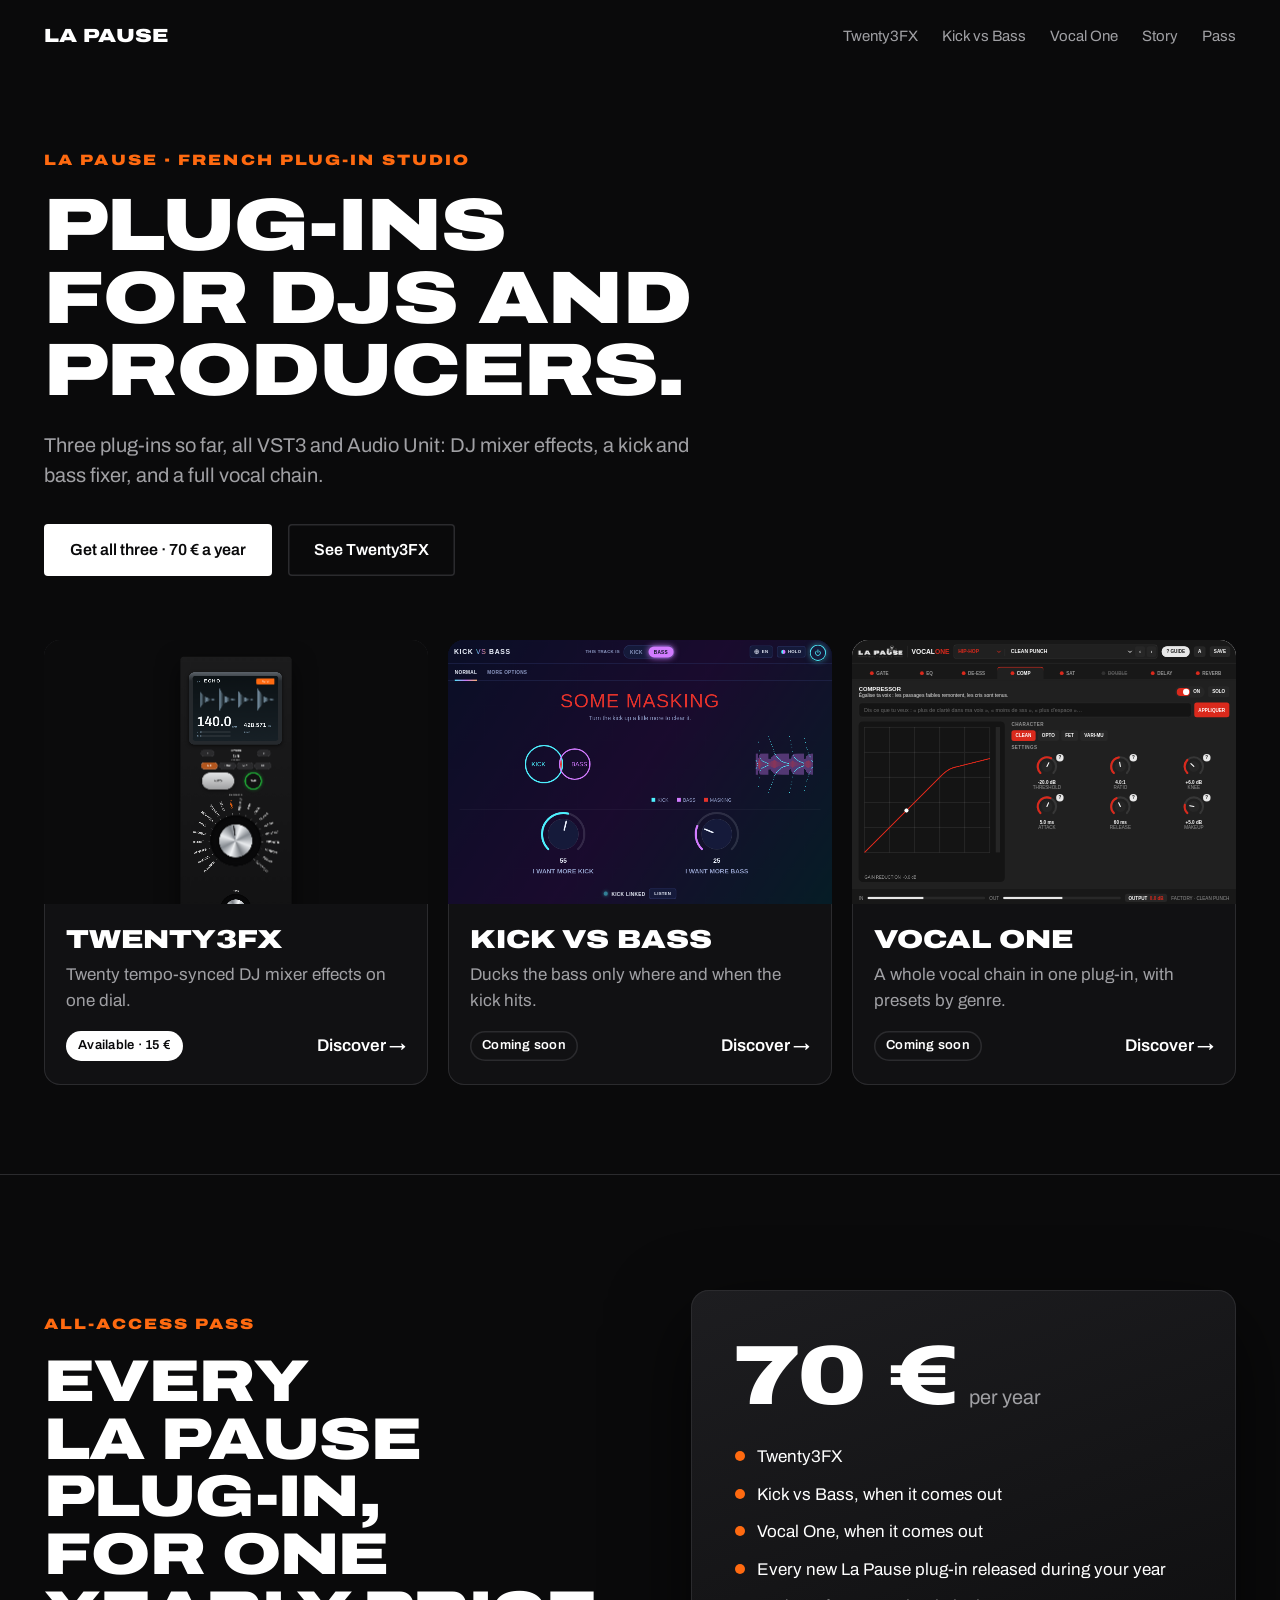
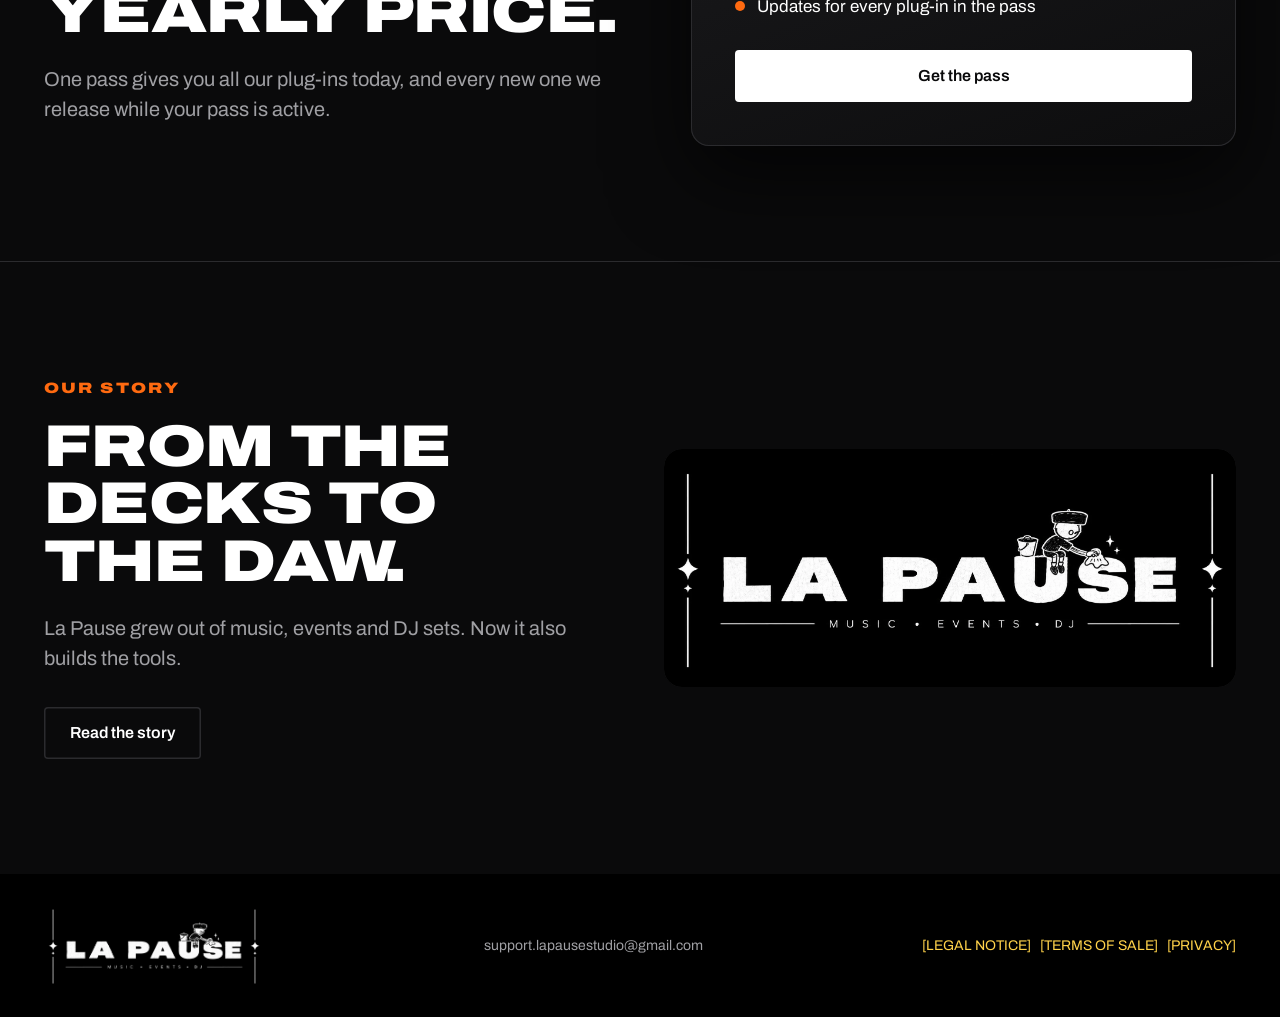
==== index.html @ 3ce64c99 "Site La Pause : Twenty3FX, Kick vs Bass, Vocal One, histoire et pass Co-Authored-By: Claude Opus 5.5" ====
<!doctype html>
<html lang="en" data-theme="classic">
<head>
<meta charset="utf-8">
<meta name="viewport" content="width=device-width, initial-scale=1, viewport-fit=cover">
<title>La Pause · Plug-ins for DJs and producers</title>
<meta name="description" content="La Pause is a French studio making plug-ins for DJs and producers: Twenty3FX, Kick vs Bass and Vocal One. All three, and every new release, with the All-Access Pass at 70 € a year.">
<link rel="preconnect" href="https://fonts.googleapis.com">
<link rel="stylesheet" href="https://fonts.googleapis.com/css2?family=Archivo:wdth,wght@100,400;100,500;100,600;100,700;125,900&display=swap">
<link rel="stylesheet" href="styles.css">
<link rel="stylesheet" href="plugin.css">
<style>
.home-hero { padding-block: clamp(36px, 6vw, 80px) clamp(56px, 7vw, 96px); }
.home-hero h1 { font-size: clamp(40px, 5.8vw, 84px); max-width: 12em; }

/* The three plug-ins, each shown by its own interface. */
.products { display: grid; grid-template-columns: repeat(3, minmax(0, 1fr)); gap: 20px; margin-top: clamp(40px, 5vw, 64px); }
.product { display: flex; flex-direction: column; border-radius: 16px; background: #111113; box-shadow: inset 0 0 0 1px var(--rule); overflow: hidden; transition: transform .35s var(--ease), box-shadow .25s; }
.product:hover { transform: translateY(-2px); box-shadow: inset 0 0 0 1px var(--soft); }
.product .shot { position: relative; aspect-ratio: 16 / 11; overflow: hidden; background: #0b0b0c; }
.product .shot .app-frame { position: absolute; inset: 0; border-radius: 0; box-shadow: none; aspect-ratio: auto !important; }
.product .shot .stage { position: absolute; inset: 0; overflow: hidden; }
.product .body { display: flex; flex-direction: column; gap: 10px; padding: 22px 22px 24px; flex: 1; }
.product h3 { font-weight: 900; font-stretch: 125%; text-transform: uppercase; font-size: 26px; line-height: 1; }
.product p { color: var(--soft); }
.product .meta { margin-top: auto; padding-top: 8px; display: flex; align-items: center; justify-content: space-between; gap: 12px; font-weight: 600; }
.product .meta span:last-child { transition: transform .25s var(--ease); }
.product:hover .meta span:last-child { transform: translateX(4px); }
@media (max-width: 980px) { .products { grid-template-columns: minmax(0, 1fr); max-width: 560px; } }

/* All-Access Pass */
.pass { display: grid; grid-template-columns: minmax(0, 1.1fr) minmax(0, 1fr); gap: 48px; align-items: center; }
.pass-card { border-radius: 18px; padding: clamp(28px, 4vw, 44px); background: linear-gradient(160deg, #1d1d20, #0d0d0e); box-shadow: inset 0 0 0 1px var(--rule), 0 30px 80px #000a; }
.pass-card .price { display: flex; align-items: baseline; gap: 10px; }
.pass-card .price b { font-weight: 900; font-stretch: 125%; font-size: clamp(56px, 7vw, 84px); line-height: 1; }
.pass-card .price span { color: var(--soft); font-size: 20px; }
.pass-card ul { list-style: none; margin: 26px 0 30px; padding: 0; display: grid; gap: 12px; }
.pass-card li { display: flex; gap: 12px; align-items: baseline; }
.pass-card li::before { content: ""; flex: none; width: 10px; height: 10px; border-radius: 50%; background: var(--acc); transform: translateY(-1px); }
.pass-card .btn { width: 100%; justify-content: center; }
@media (max-width: 860px) { .pass { grid-template-columns: minmax(0, 1fr); } }

/* Story teaser */
.teaser { display: grid; grid-template-columns: minmax(0, 1fr) minmax(0, 1fr); gap: 48px; align-items: center; }
.teaser .logo-box { border-radius: 18px; background: #000; box-shadow: inset 0 0 0 1px var(--rule); overflow: hidden; }
.teaser .logo-box img { width: 100%; transition: transform .5s var(--ease); }
.teaser a:hover .logo-box img { transform: scale(1.03); }
@media (max-width: 860px) { .teaser { grid-template-columns: minmax(0, 1fr); } }
</style>
</head>
<body>
<header class="top"><div class="wrap">
  <a class="brand" href="index.html" aria-current="page">La Pause</a>
  <nav aria-label="Main">
    <a href="twenty3fx.html">Twenty3FX</a>
    <a href="kick-vs-bass.html">Kick vs Bass</a>
    <a href="vocal-one.html">Vocal One</a>
    <a href="story.html">Story</a>
    <a href="#pass">Pass</a>
  </nav>
</div></header>

<main>
  <section class="home-hero" style="border-top:0"><div class="wrap">
    <span class="eyebrow">La Pause &middot; French plug-in studio</span>
    <h1>Plug&#8209;ins for DJs and producers.</h1>
    <p class="lede">Three plug-ins so far, all VST3 and Audio Unit: DJ mixer effects, a kick and bass fixer, and a full vocal chain.</p>
    <div class="actions">
      <a class="btn" href="#pass">Get all three &middot; 70&nbsp;&euro; a year</a>
      <a class="btn ghost" href="twenty3fx.html">See Twenty3FX</a>
    </div>

    <div class="products" id="plugins">
      <a class="product" href="twenty3fx.html">
        <div class="shot"><div class="stage" id="t3-stage"><div class="camera" id="t3-camera"></div></div></div>
        <div class="body">
          <h3>Twenty3FX</h3>
          <p>Twenty tempo-synced DJ mixer effects on one dial.</p>
          <div class="meta"><span class="tag">Available &middot; 15&nbsp;&euro;</span><span>Discover &rarr;</span></div>
        </div>
      </a>
      <a class="product" href="kick-vs-bass.html">
        <div class="shot"><div class="app-frame still" data-app="apps/kick-vs-bass/index.html" data-size="900x619" data-title="Kick vs Bass interface"></div></div>
        <div class="body">
          <h3>Kick vs Bass</h3>
          <p>Ducks the bass only where and when the kick hits.</p>
          <div class="meta"><span class="tag soon">Coming soon</span><span>Discover &rarr;</span></div>
        </div>
      </a>
      <a class="product" href="vocal-one.html">
        <div class="shot"><div class="app-frame still" data-app="apps/vocal-one/index.html" data-size="920x640" data-title="Vocal One interface"></div></div>
        <div class="body">
          <h3>Vocal One</h3>
          <p>A whole vocal chain in one plug-in, with presets by genre.</p>
          <div class="meta"><span class="tag soon">Coming soon</span><span>Discover &rarr;</span></div>
        </div>
      </a>
    </div>
  </div></section>

  <section id="pass"><div class="wrap pass">
    <div>
      <span class="eyebrow">All-Access Pass</span>
      <h2>Every La Pause plug&#8209;in, for one yearly price.</h2>
      <p class="lede">One pass gives you all our plug-ins today, and every new one we release while your pass is active.</p>
    </div>
    <div class="pass-card">
      <div class="price"><b>70&nbsp;&euro;</b><span>per year</span></div>
      <ul>
        <li>Twenty3FX</li>
        <li>Kick vs Bass, when it comes out</li>
        <li>Vocal One, when it comes out</li>
        <li>Every new La Pause plug-in released during your year</li>
        <li>Updates for every plug-in in the pass</li>
      </ul>
      <a class="btn" href="#pass" id="buy-pass">Get the pass</a>
    </div>
  </div></section>

  <section><div class="wrap teaser">
    <div>
      <span class="eyebrow">Our story</span>
      <h2>From the decks to the DAW.</h2>
      <p class="lede">La Pause grew out of music, events and DJ sets. Now it also builds the tools.</p>
      <div class="actions"><a class="btn ghost" href="story.html">Read the story</a></div>
    </div>
    <a href="story.html" aria-label="Read the story of La Pause"><div class="logo-box"><img src="images/la-pause.webp" alt="La Pause: music, events, DJ" width="1945" height="808"></div></a>
  </div></section>
</main>

<footer><div class="wrap">
  <img src="images/la-pause.webp" alt="La Pause: music, events, DJ" width="1945" height="808">
  <a href="mailto:support.lapausestudio@gmail.com">support.lapausestudio@gmail.com</a>
  <span class="todo">[LEGAL NOTICE] &nbsp; [TERMS OF SALE] &nbsp; [PRIVACY]</span>
</div></footer>

<script src="apps/frame.js"></script>
<script src="plugin.js"></script>
<script>
// Twenty3FX card: the real plug-in, framed on its screen and dial.
(() => {
  const stage = document.getElementById('t3-stage');
  const t3 = Twenty3FX(document.getElementById('t3-camera'));
  t3.state.on = true;
  t3.paint();
  const aim = () => t3.aim(stage, 40, 760);
  new ResizeObserver(aim).observe(stage);
  aim();
})();
</script>
</body>
</html>
---- styles.css ----
/* Black and white like the La pause logo. Orange only appears on the plug-in's own screen. */
:root {
  color-scheme: dark;
  --ink: #000; --panel: #161617; --line: #2b2b2e; --text: #fff; --muted: #a0a0a4;
  --accent: #fff; --lit: #ff6a10; --lcd: #0c1215; --lcd-label: #7d97aa; --todo: #ffd24a;
  --font: 'Archivo', 'Helvetica Neue', Arial, sans-serif;
  --ease: cubic-bezier(.16, 1, .3, 1);
}
* { box-sizing: border-box; }
html { scroll-behavior: smooth; overflow-x: clip; }
body { margin: 0; background: var(--ink); color: var(--text); font: 400 17px/1.5 var(--font); -webkit-font-smoothing: antialiased; overflow-x: clip; }
h1, h2, h3, p { margin: 0; }
h1, h2 { font-weight: 900; font-stretch: 125%; text-transform: uppercase; letter-spacing: -.01em; line-height: .98; text-wrap: balance; }
h2 { font-size: clamp(30px, 4.6vw, 60px); }
a { color: inherit; text-decoration: none; }
img { display: block; max-width: 100%; height: auto; }
button { font: inherit; color: inherit; }
:focus-visible { outline: 2px solid var(--accent); outline-offset: 3px; }
.wrap { max-width: 1240px; margin-inline: auto; padding-inline: max(24px, env(safe-area-inset-left, 0px)) max(24px, env(safe-area-inset-right, 0px)); }
.muted { color: var(--muted); }
.todo { color: var(--todo); }

.top .wrap { display: flex; align-items: center; justify-content: space-between; gap: 24px; padding-block: 22px; }
.brand { font-weight: 900; font-stretch: 125%; font-size: 19px; text-transform: uppercase; }
.top nav { display: flex; gap: 28px; font-size: 15px; color: var(--muted); }
.top nav a { transition: color .2s; }
.top nav a:hover { color: var(--text); }
@media (max-width: 560px) { .top nav a.opt { display: none; } }

.btn { display: inline-flex; align-items: center; gap: 10px; background: var(--text); color: #000; font-weight: 600; font-size: 16px; padding: 14px 26px; border-radius: 4px; transition: transform .25s var(--ease), background .15s; }
.btn:hover { background: #d8d8d8; transform: translateY(-2px); }
.btn svg { width: 18px; height: 18px; fill: currentColor; flex: none; }

footer { border-top: 1px solid var(--line); padding-block: 26px; font-size: 14px; color: var(--muted); }
footer .wrap { display: flex; flex-wrap: wrap; align-items: center; justify-content: space-between; gap: 10px 32px; }
footer img { width: 220px; }

@media (prefers-reduced-motion: reduce) {
  html { scroll-behavior: auto; }
  *, *::before, *::after { animation: none !important; transition: none !important; }
}

/* Theme colours: same values as Source/Theme.h. --page and --copy are the site around the plug-in. */
[data-theme="classic"]  { --page:#0a0a0b; --copy:#fff;    --soft:#a0a0a4; --rule:#2b2b2e; --top:#1c1c1d; --bot:#0e0e0f; --txt:#eaeaea; --dim:#9a9a9a; --lcd1:#0c1215; --lcd2:#172026; --lcdt:#f2f5f7; --lcdl:#7d97aa; --fr:#25292d; --fre:#5a6168; --acc:#ff6a10; --pill:#2a2a2c; --pillon:#b3561d; --pillt:#eee;    --pillb:#48484c; --big:#e4e5e7; --bigt:#2a2a2a; --ml:#f4f6f8; --md:#878c92; --well:#09090a; --tap:#22c03c; --pow:#3a3a3d; }
[data-theme="midnight"] { --page:#171f2a; --copy:#fff;    --soft:#a9b8c8; --rule:#34414f; --top:#2d3847; --bot:#171f2a; --txt:#e0e7ef; --dim:#9fb0c0; --lcd1:#0d1722; --lcd2:#172433; --lcdt:#eef4fa; --lcdl:#6fb3f0; --fr:#28333f; --fre:#56677a; --acc:#ff6a10; --pill:#1c2530; --pillon:#b3561d; --pillt:#e8eef4; --pillb:#3b4a5c; --big:#e2e6ea; --bigt:#2a3038; --ml:#f4f6f8; --md:#878c92; --well:#121a24; --tap:#22c03c; --pow:#3b4a5c; }
[data-theme="copper"]   { --page:#bb8452; --copy:#1f1208; --soft:#3a2413; --rule:#8a5a32; --top:#bb8452; --bot:#8a5a32; --txt:#2b1a0d; --dim:#4a3220; --lcd1:#e6d6b4; --lcd2:#f3e9d2; --lcdt:#2b1a0e; --lcdl:#5a4430; --fr:#b97c47; --fre:#e6b884; --acc:#e0361c; --pill:#2f8a4c; --pillon:#4fc271; --pillt:#fff;    --pillb:#1d6a36; --big:#2f9a52; --bigt:#fff;    --ml:#f3c194; --md:#8a4a22; --well:#6b4225; --tap:#1f8f8f; --pow:#c58c56; }
[data-theme="emerald"]  { --page:#132119; --copy:#fff;    --soft:#a9bfb0; --rule:#2c4436; --top:#253a2e; --bot:#132119; --txt:#e6efe8; --dim:#a9bfb0; --lcd1:#0d1812; --lcd2:#16261c; --lcdt:#f0f5f1; --lcdl:#8db59a; --fr:#a8662f; --fre:#e3a464; --acc:#e8661c; --pill:#1c3426; --pillon:#d9661c; --pillt:#e6efe8; --pillb:#b8743a; --big:#d9661c; --bigt:#fff;    --ml:#f3c194; --md:#8a4a22; --well:#0e1b13; --tap:#1f8f8f; --pow:#c0743a; }
[data-theme="platinum"] { --page:#d5d8db; --copy:#111214; --soft:#45484c; --rule:#a4a8ac; --top:#d5d8db; --bot:#a4a8ac; --txt:#2a2c2f; --dim:#45484c; --lcd1:#0c0e10; --lcd2:#191c1f; --lcdt:#f2f4f6; --lcdl:#8a9097; --fr:#8e9398; --fre:#dcdfe2; --acc:#ff6a10; --pill:#dadde0; --pillon:#ff7a1a; --pillt:#2a2c2f; --pillb:#9da2a7; --big:#d0d4d8; --bigt:#2a2c2f; --ml:#f4f6f8; --md:#878c92; --well:#6c7075; --tap:#22c03c; --pow:#9da2a7; }

body { background: none; color: var(--copy); transition: color .45s; }
html { background: var(--page); }
@media (max-width: 400px) { .top nav { gap: 14px; font-size: 14px; } .brand { font-size: 16px; } }
.top { position: relative; z-index: 3; }
@media (min-width: 861px) { .top.over { position: absolute; left: 0; right: 0; } }
.top nav { color: var(--soft); }
.top nav a:hover, .top nav a[aria-current] { color: var(--copy); }
.btn { background: var(--copy); color: var(--page); transition: transform .25s var(--ease), background .45s, color .45s; }
.btn:hover { background: var(--copy); opacity: .85; }
section { border-top: 1px solid var(--rule); padding-block: clamp(64px, 9vw, 120px); transition: border-color .45s; }
.closing { display: flex; flex-wrap: wrap; align-items: center; gap: 12px 20px; margin-top: 36px; }
.rows { margin-top: 56px; }
.row { display: flex; flex-wrap: wrap; align-items: center; justify-content: space-between; gap: 20px 40px; border-top: 1px solid var(--rule); padding-block: 30px; }
.row h3 { font-weight: 900; font-stretch: 125%; text-transform: uppercase; font-size: clamp(24px, 3vw, 36px); line-height: 1; }
.row p { margin-top: 6px; color: var(--soft); }
.after { border-top: 1px solid var(--rule); padding-top: 48px; display: grid; grid-template-columns: repeat(auto-fit, minmax(280px, 1fr)); gap: 40px 56px; }
.after h3 { font-size: 20px; font-weight: 600; margin-bottom: 12px; }
.after ol { margin: 0; padding-left: 1.2em; }
.after li + li { margin-top: 6px; }
.after p + p { margin-top: 10px; }
.after p, .after li { color: var(--soft); }
.after strong { color: var(--copy); font-weight: 600; }
footer { background: #000; color: #a0a0a4; border-top: 0; position: relative; }
.reveal-ready .reveal { opacity: 0; transform: translateY(30px); transition: opacity .8s ease, transform .9s var(--ease); }
.reveal-ready .reveal.in { opacity: 1; transform: none; }

/* Theme wipe: the new page is revealed over a still of the old one, with no colour fades underneath. */
::view-transition { pointer-events: none; }
::view-transition-old(root), ::view-transition-new(root) { animation: none; mix-blend-mode: normal; }
::view-transition-old(root) { z-index: 1; }
::view-transition-new(root) { z-index: 2; }
.theme-switching *:not(.camera), .theme-switching { transition: none !important; }

/* La Pause: shared pieces for the studio pages. */
.top nav { gap: 24px; }
@media (max-width: 860px) {
  .top .wrap { flex-wrap: wrap; row-gap: 10px; }
  .top nav { width: 100%; overflow-x: auto; gap: 20px; font-size: 14px; padding-bottom: 4px; scrollbar-width: none; }
  .top nav::-webkit-scrollbar { display: none; }
  .top nav a { white-space: nowrap; }
}
.eyebrow { display: block; font-weight: 900; font-stretch: 125%; font-size: 15px; letter-spacing: .14em; text-transform: uppercase; color: var(--acc); margin-bottom: 18px; }
.lede { margin-top: 22px; max-width: 34em; font-size: 20px; color: var(--soft); }
.actions { display: flex; flex-wrap: wrap; gap: 12px 16px; margin-top: 34px; }
.btn.ghost { background: transparent; color: var(--copy); box-shadow: inset 0 0 0 1.5px var(--rule); }
.btn.ghost:hover { box-shadow: inset 0 0 0 1.5px var(--copy); opacity: 1; }
.btn:active { transform: translateY(1px) scale(.98); }
.tag { display: inline-block; padding: 5px 12px; border-radius: 99px; font-size: 13px; font-weight: 600; letter-spacing: .02em; background: var(--copy); color: var(--page); }
.tag.soon { background: transparent; color: var(--copy); box-shadow: inset 0 0 0 1.5px var(--rule); }

/* A live plug-in interface, scaled to the width of its frame. */
.app-frame { position: relative; overflow: hidden; border-radius: 14px; background: #0b0b0c; box-shadow: 0 0 0 1px var(--rule), 0 30px 80px #0008; }
.app-frame iframe { position: absolute; left: 0; top: 0; border: 0; transform-origin: 0 0; }
.app-frame.still iframe { pointer-events: none; }

.page-hero { padding-block: clamp(40px, 7vw, 96px) clamp(48px, 7vw, 96px); }
.page-hero h1 { font-size: clamp(44px, 7vw, 100px); }
.page-hero .app-frame { margin-top: clamp(40px, 5vw, 64px); }
.cols { display: grid; grid-template-columns: repeat(auto-fit, minmax(min(100%, 260px), 1fr)); gap: 28px 40px; margin-top: 44px; }
.cols h3 { font-size: 22px; font-weight: 700; margin-bottom: 8px; }
.cols p, .cols li { color: var(--soft); }
.cols ul { margin: 0; padding-left: 1.1em; }
.cols li + li { margin-top: 4px; }
.step-n { display: block; font-weight: 900; font-stretch: 125%; font-size: 40px; color: var(--acc); line-height: 1; margin-bottom: 12px; }
---- plugin.css ----
/* The plug-in, drawn 386 wide. The camera scales it, so it stays sharp. */
.camera { position: absolute; left: 0; top: 0; transform-origin: 0 0; transition: transform 1.1s cubic-bezier(.65, 0, .2, 1); will-change: transform; }
.plug, .plug * { position: absolute; box-sizing: border-box; }
.plug { left: 0; top: 0; width: 386px; height: 1320px; border-radius: 12px; overflow: hidden; background: linear-gradient(var(--top), var(--bot)); box-shadow: inset 0 0 0 1px #0006, 0 30px 80px #0009; color: var(--txt); font: 600 11px/1 var(--font); user-select: none; -webkit-user-select: none; touch-action: pan-y; }
:where(.plug button) { background: none; border: 0; padding: 0; font: inherit; color: inherit; cursor: pointer; }
.plug .t { left: 0; width: 100%; text-align: center; white-space: nowrap; letter-spacing: .03em; }
.dimmable { inset: 0; transition: opacity .2s; }
.dimmed .dimmable { opacity: .3; pointer-events: none; }

.frame { left: 30px; top: 55px; width: 322px; height: 250px; border-radius: 14px; background: linear-gradient(var(--fre), var(--fr) 12%); box-shadow: 0 4px 14px #000a; }
.lcd { left: 12px; top: 12px; width: 298px; height: 226px; border-radius: 6px; background: linear-gradient(var(--lcd1), var(--lcd2)); color: var(--lcdt); box-shadow: inset 0 0 0 1px var(--fr); overflow: hidden; }
.lcd small { color: var(--lcdl); font-size: 7.5px; letter-spacing: .14em; white-space: nowrap; }
.name { left: 0; width: 100%; top: 34px; text-align: center; font-size: 29px; font-weight: 700; letter-spacing: .3em; padding-left: .3em; white-space: pre; }
.badge { left: 37px; top: 114px; width: 56px; height: 21px; border-radius: 11px; background: var(--acc); color: #fff; font-size: 8.5px; line-height: 21px; text-align: center; transition: background .15s; }
.badge.off { background: var(--pill); color: var(--lcdl); }
.bpm { left: 103px; top: 112px; font-size: 25px; font-variant-numeric: tabular-nums; }
.meter { left: 37px; width: 92px; height: 7px; background: #fff1; border-radius: 1px; overflow: hidden; }
.meter i { inset: 0; background: var(--lcdl); transform-origin: 0 50%; transform: scaleX(0); }
#scope { left: 136px; top: 140px; width: 150px; height: 38px; color: var(--lcdl); }
.val { left: 28px; top: 186px; font-size: 16px; font-variant-numeric: tabular-nums; }

.arrow { top: 324px; width: 47px; height: 22px; border-radius: 11px; background: var(--pill); box-shadow: inset 0 0 0 1px var(--pillb); color: var(--pillt); font-size: 10px; transition: filter .15s; }
.arrow:hover, .band:hover { filter: brightness(1.25); }
.divval { top: 335px; font-size: 16px; }
.band { top: 366px; width: 58px; height: 25px; border-radius: 13px; background: var(--pill); box-shadow: inset 0 0 0 1px var(--pillb); color: var(--pillt); font-size: 9px; transition: background .15s; }
.band[aria-pressed="true"] { background: var(--pillon); box-shadow: inset 0 0 0 1.5px #fff5; color: #fff; }
.auto { left: 75px; top: 402px; width: 112px; height: 58px; border-radius: 29px; background: linear-gradient(var(--big), color-mix(in srgb, var(--big) 70%, #000)); color: var(--bigt) !important; box-shadow: 0 4px 12px #0008; font-size: 10px !important; transition: filter .15s, transform .1s; }
.auto.off { filter: brightness(.55); }
.tap { left: 223px; top: 401px; width: 60px; height: 60px; border-radius: 50%; background: #111; box-shadow: inset 0 0 0 4px var(--tap), 0 0 14px color-mix(in srgb, var(--tap) 40%, transparent); color: #eee !important; font-size: 10px !important; transition: transform .1s; }
.tap:active, .auto:active { transform: scale(.95); }

.well { border-radius: 50%; background: var(--well); box-shadow: inset 0 2px 8px #000a, 0 1px 0 #fff1; }
.knob { border-radius: 50%; cursor: grab; touch-action: none; background: radial-gradient(circle at 42% 30%, var(--ml), color-mix(in srgb, var(--ml) 70%, var(--md)) 55%, var(--md)); box-shadow: 0 4px 10px #000a; transition: box-shadow .15s; }
.knob:hover { box-shadow: 0 0 0 1.5px var(--acc), 0 4px 10px #000a; }
.knob:active { cursor: grabbing; }
.knob .needle { inset: 0; transition: transform .22s var(--ease); pointer-events: none; }
.knob .needle::after { content: ""; position: absolute; left: calc(50% - 3px); top: 1px; width: 6px; height: 24%; border-radius: 1px; background: #1b1b1d; }
.lab { transform: translate(-50%, -50%) rotate(var(--r)); font-size: 10.5px; white-space: nowrap; letter-spacing: .02em; color: var(--txt); padding: 5px; transition: color .3s; }
.lab:hover { color: var(--acc); }
.lab[aria-checked="true"] { color: var(--acc); transition-duration: 0s; }
.notch { left: 192px; top: 638px; width: 1px; height: 8px; background: var(--dim); transform-origin: 0 0; }
.arc { pointer-events: none; }

.big { top: 1264px; height: 44px; border-radius: 22px; background: linear-gradient(var(--pill), color-mix(in srgb, var(--pill) 75%, #000)); box-shadow: inset 0 0 0 1px var(--pillb), 0 3px 8px #0007; color: var(--pillt) !important; font-size: 12px !important; letter-spacing: .02em; transition: filter .15s; }
.big:hover { filter: brightness(1.2); }
.power { left: 160px; top: 1254px; width: 64px; height: 64px; border-radius: 50%; background: radial-gradient(var(--pill) 58%, var(--pow) 60%); box-shadow: 0 3px 10px #0008; color: var(--pillt) !important; font-size: 11px !important; transition: box-shadow .15s; }
.power[aria-pressed="true"] { box-shadow: 0 0 0 3px var(--acc), 0 0 18px var(--acc); }

.menu { background: #141415; box-shadow: inset 0 0 0 1px #3a3a3d, 0 18px 50px #000c; border-radius: 10px; color: #eee; opacity: 0; transform: translateY(10px); pointer-events: none; transition: opacity .2s, transform .3s var(--ease); }
.dimmed .menu.open { opacity: 1; transform: none; pointer-events: auto; }
.menu h4 { left: 22px; top: 22px; margin: 0; font-size: 12px; font-weight: 700; letter-spacing: .03em; }
.menu h4::after { content: ""; position: absolute; left: 0; bottom: -7px; width: 22px; height: 2px; background: var(--pillon); }
.row-m { left: 12px; right: 12px; height: 31px; border-radius: 6px; text-align: left; padding-left: 12px !important; font-size: 11.5px !important; color: #eee !important; transition: background .12s; }
.row-m:hover { background: #2a2a2c !important; }
.row-m[aria-checked="true"], .row-m[aria-checked="true"]:hover { background: #b3561d !important; color: #fff !important; }
.cap { left: 22px; font-size: 7.5px; letter-spacing: .1em; color: #888; }

/* V2: the changes on top of the current plug-in. */
.v2 .name { left: 40px; top: 10px; width: auto; text-align: left; padding: 0; font-size: 16px; letter-spacing: .16em; }
.v2 .badge { left: auto; right: 14px; top: 9px; width: 62px; border-radius: 4px; }
.v2 #scope { left: 16px; top: 40px; width: 266px; height: 84px; }
.v2 .bpm { left: 14px; top: 134px; font-size: 48px; letter-spacing: -.02em; }
.v2 .val { left: 178px; top: 160px; font-size: 20px; }
/* Rounder controls, and a small lift under the pointer. */
.v2 .frame { border-radius: 18px; }
.v2 .lcd { border-radius: 10px; }
.v2 .band { border-radius: 14px; }
.v2 .arrow { border-radius: 14px; }
.v2 .auto { border-radius: 30px; }
.v2 .big { border-radius: 24px; }
.v2 .menu { border-radius: 16px; }
.v2 .row-m { border-radius: 12px; }
.v2 .arrow, .v2 .band, .v2 .auto, .v2 .tap, .v2 .big, .v2 .power, .v2 .badge, .v2 .knob { transition: transform .22s var(--ease), filter .15s, background .15s, box-shadow .15s; }
.v2 .arrow:hover, .v2 .band:hover, .v2 .big:hover, .v2 .badge:hover { transform: scale(1.08); }
.v2 .auto:hover, .v2 .tap:hover, .v2 .power:hover { transform: scale(1.06); }
.v2 .knob:hover { transform: scale(1.04); }
.v2 .arrow:active, .v2 .band:active, .v2 .big:active, .v2 .badge:active, .v2 .auto:active, .v2 .tap:active, .v2 .power:active { transform: scale(.96); }
.v2 .lab { transition: color .3s, transform .22s var(--ease); }
.v2 .lab:hover { transform: translate(-50%, -50%) rotate(var(--r)) scale(1.14); }
.v2 .row-m { transition: background .12s, transform .22s var(--ease); }
.v2 .row-m:hover { transform: scale(1.02); }
/* Division: the value rolls inside a small window. */
.v2 .divval { height: 20px; overflow: hidden; }
.v2 .divval span { left: 0; width: 100%; top: 2px; }
/* Knobs: brushed metal in the theme's finish, with a thin line as the pointer. */
.v2 .knob { background: conic-gradient(from 20deg, var(--ml), var(--md) 12%, color-mix(in srgb, var(--ml) 92%, var(--md)) 25%, color-mix(in srgb, var(--md) 92%, #000) 38%, var(--ml) 50%, var(--md) 62%, color-mix(in srgb, var(--ml) 92%, var(--md)) 75%, color-mix(in srgb, var(--md) 92%, #000) 88%, var(--ml)); }
.v2 .knob .needle::after { left: calc(50% - 2px); top: 3%; width: 4px; height: 32%; border-radius: 2px; background: #17171a; box-shadow: none; }
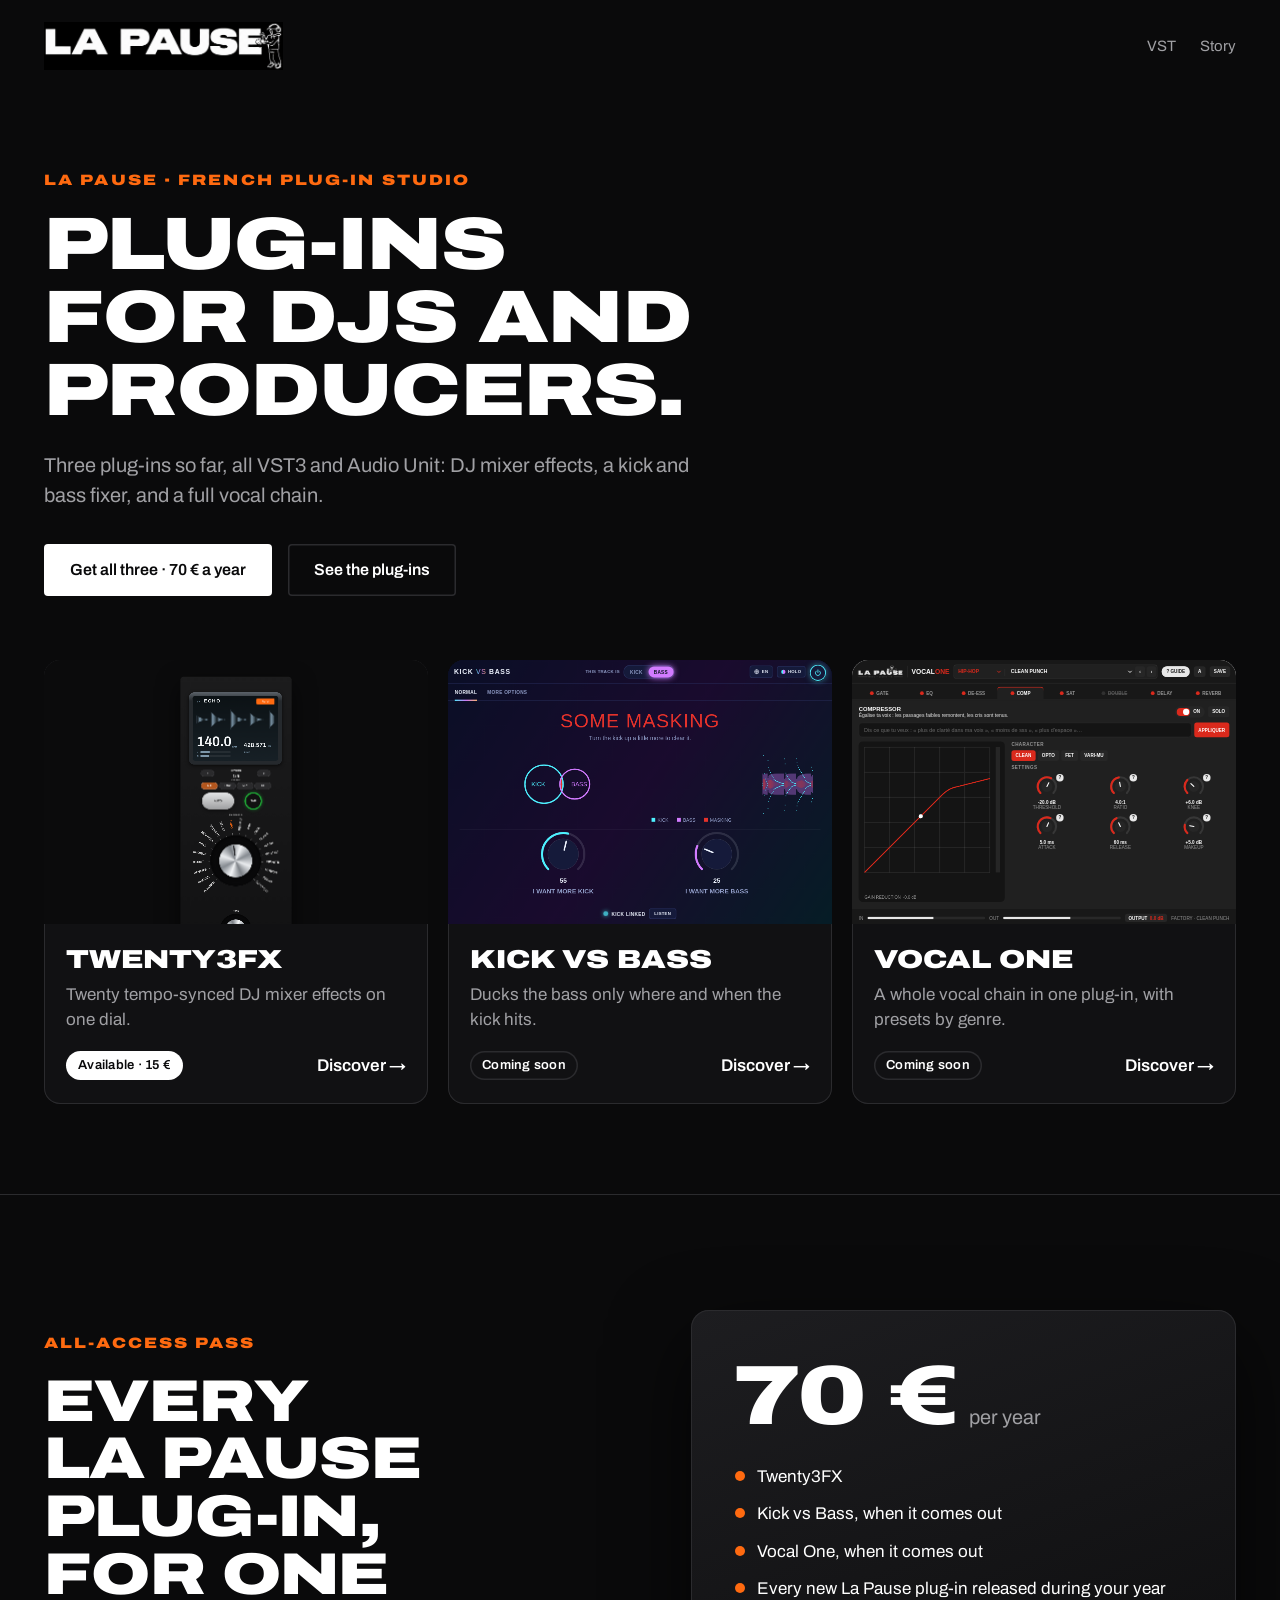
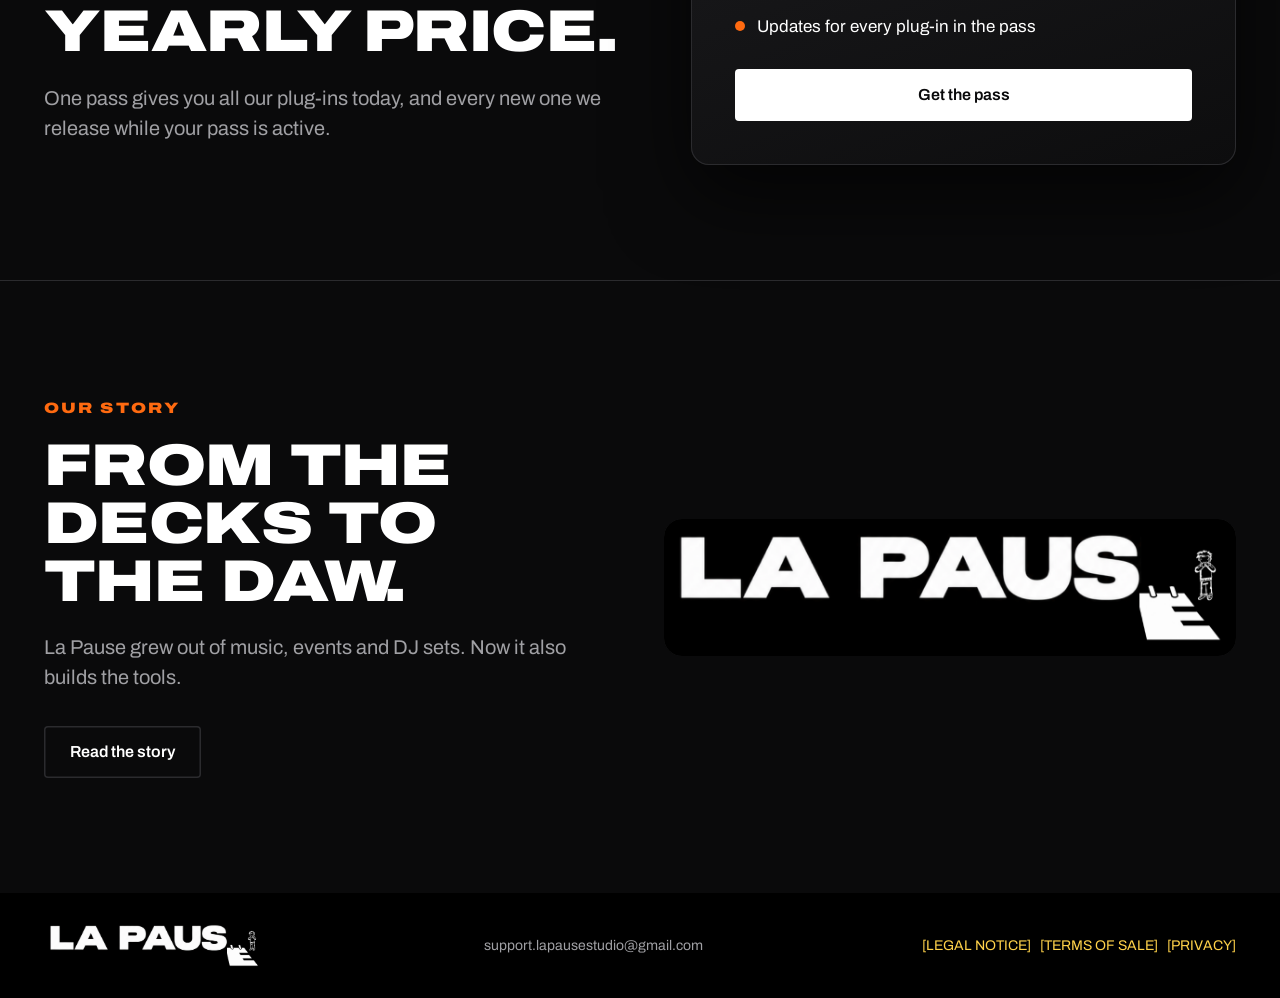
==== commit 7c093700: "Page VST, menu VST et Story, nouveau logo, Twenty3FX plus simple, histoire sans frise Co-Authored-By" ====
--- a/index.html
+++ b/index.html
@@ -50,13 +50,10 @@
 </head>
 <body>
 <header class="top"><div class="wrap">
-  <a class="brand" href="index.html" aria-current="page">La Pause</a>
+  <a class="brand" href="index.html" aria-current="page"><img src="images/la-pause-header.png" alt="La Pause" width="1024" height="206"></a>
   <nav aria-label="Main">
-    <a href="twenty3fx.html">Twenty3FX</a>
-    <a href="kick-vs-bass.html">Kick vs Bass</a>
-    <a href="vocal-one.html">Vocal One</a>
+    <a href="vst.html">VST</a>
     <a href="story.html">Story</a>
-    <a href="#pass">Pass</a>
   </nav>
 </div></header>
 
@@ -67,11 +64,11 @@
     <p class="lede">Three plug-ins so far, all VST3 and Audio Unit: DJ mixer effects, a kick and bass fixer, and a full vocal chain.</p>
     <div class="actions">
       <a class="btn" href="#pass">Get all three &middot; 70&nbsp;&euro; a year</a>
-      <a class="btn ghost" href="twenty3fx.html">See Twenty3FX</a>
+      <a class="btn ghost" href="vst.html">See the plug-ins</a>
     </div>
 
     <div class="products" id="plugins">
-      <a class="product" href="twenty3fx.html">
+      <a class="product" href="vst.html#twenty3fx">
         <div class="shot"><div class="stage" id="t3-stage"><div class="camera" id="t3-camera"></div></div></div>
         <div class="body">
           <h3>Twenty3FX</h3>
@@ -79,7 +76,7 @@
           <div class="meta"><span class="tag">Available &middot; 15&nbsp;&euro;</span><span>Discover &rarr;</span></div>
         </div>
       </a>
-      <a class="product" href="kick-vs-bass.html">
+      <a class="product" href="vst.html#kick-vs-bass">
         <div class="shot"><div class="app-frame still" data-app="apps/kick-vs-bass/index.html" data-size="900x619" data-title="Kick vs Bass interface"></div></div>
         <div class="body">
           <h3>Kick vs Bass</h3>
@@ -87,7 +84,7 @@
           <div class="meta"><span class="tag soon">Coming soon</span><span>Discover &rarr;</span></div>
         </div>
       </a>
-      <a class="product" href="vocal-one.html">
+      <a class="product" href="vst.html#vocal-one">
         <div class="shot"><div class="app-frame still" data-app="apps/vocal-one/index.html" data-size="920x640" data-title="Vocal One interface"></div></div>
         <div class="body">
           <h3>Vocal One</h3>
@@ -124,12 +121,12 @@
       <p class="lede">La Pause grew out of music, events and DJ sets. Now it also builds the tools.</p>
       <div class="actions"><a class="btn ghost" href="story.html">Read the story</a></div>
     </div>
-    <a href="story.html" aria-label="Read the story of La Pause"><div class="logo-box"><img src="images/la-pause.webp" alt="La Pause: music, events, DJ" width="1945" height="808"></div></a>
+    <a href="story.html" aria-label="Read the story of La Pause"><div class="logo-box"><img src="images/la-pause-logo.png" alt="La Pause" width="1232" height="294"></div></a>
   </div></section>
 </main>
 
 <footer><div class="wrap">
-  <img src="images/la-pause.webp" alt="La Pause: music, events, DJ" width="1945" height="808">
+  <img src="images/la-pause-logo.png" alt="La Pause" width="1232" height="294">
   <a href="mailto:support.lapausestudio@gmail.com">support.lapausestudio@gmail.com</a>
   <span class="todo">[LEGAL NOTICE] &nbsp; [TERMS OF SALE] &nbsp; [PRIVACY]</span>
 </div></footer>
--- a/styles.css
+++ b/styles.css
@@ -111,3 +111,7 @@
 .cols ul { margin: 0; padding-left: 1.1em; }
 .cols li + li { margin-top: 4px; }
 .step-n { display: block; font-weight: 900; font-stretch: 125%; font-size: 40px; color: var(--acc); line-height: 1; margin-bottom: 12px; }
+
+/* The La Pause logo at the top of every page. */
+.brand img { display: block; height: 48px; width: auto; }
+@media (max-width: 560px) { .brand img { height: 36px; } }
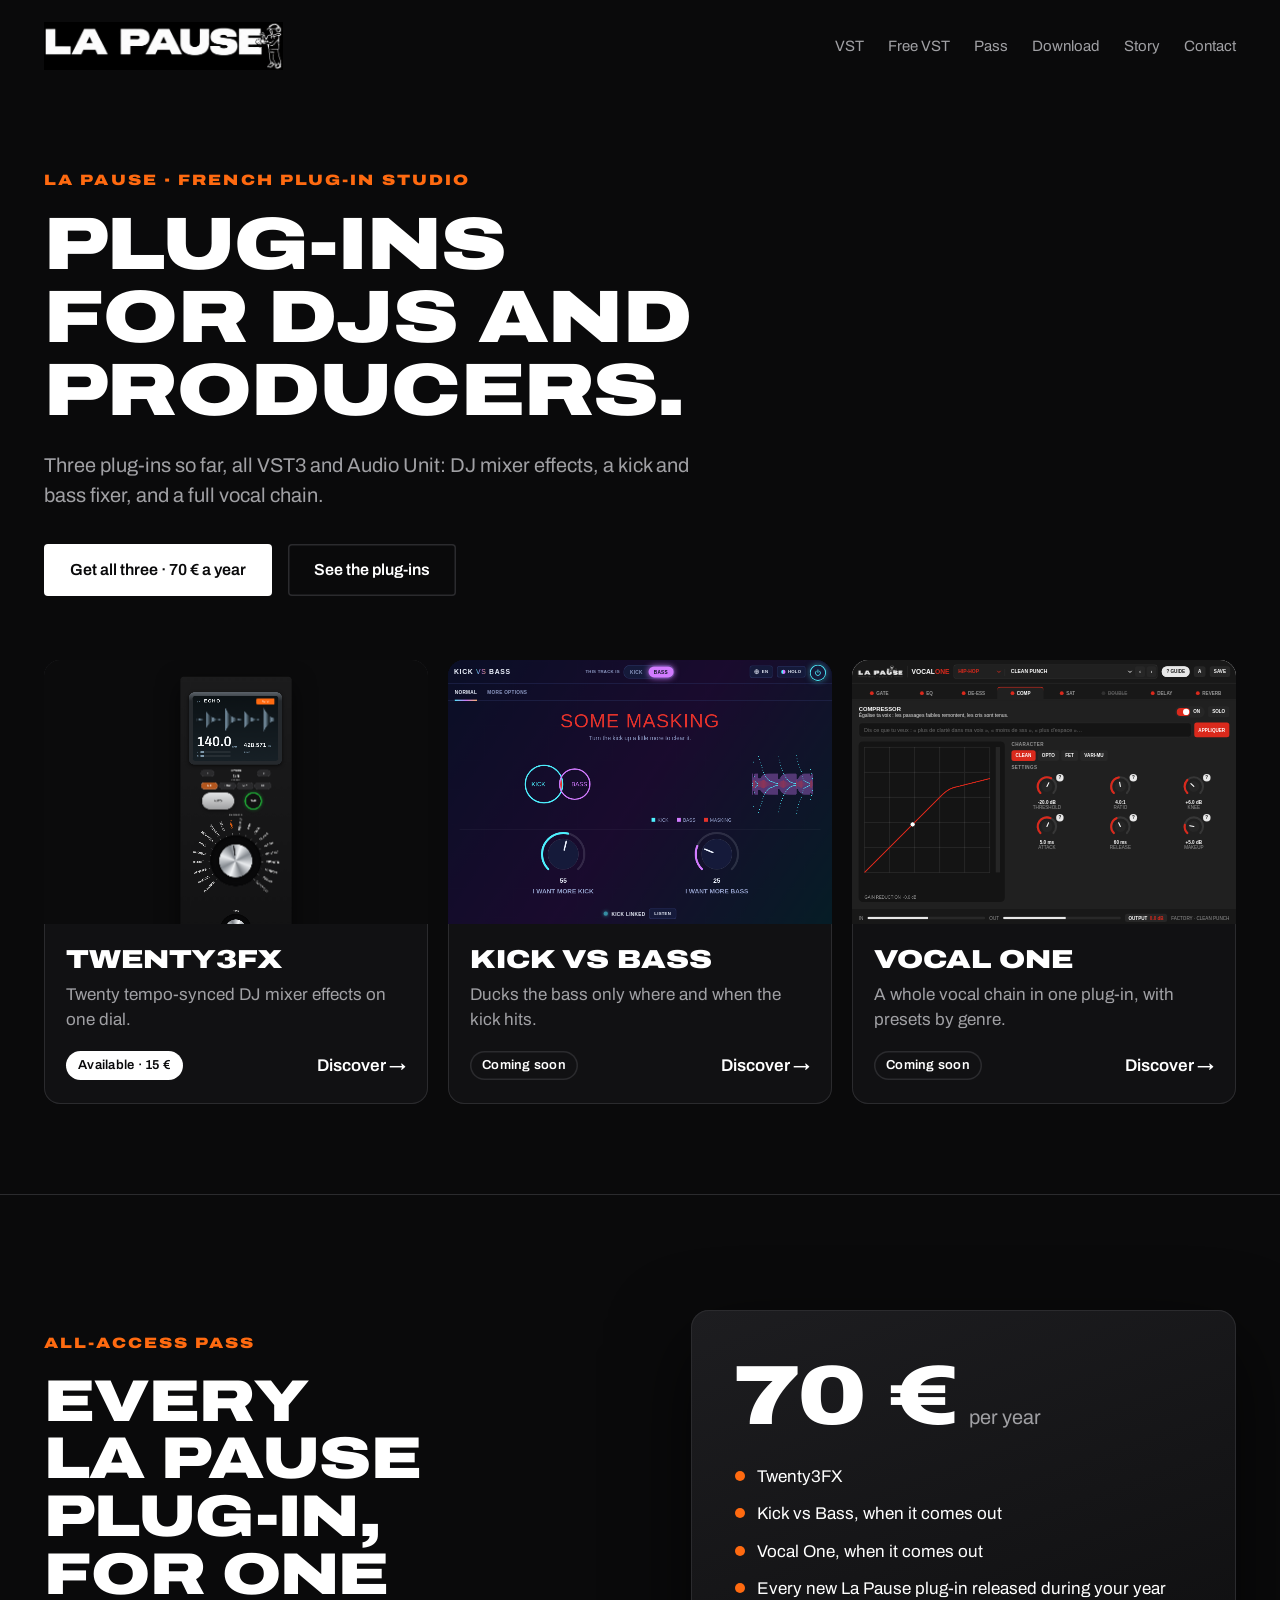
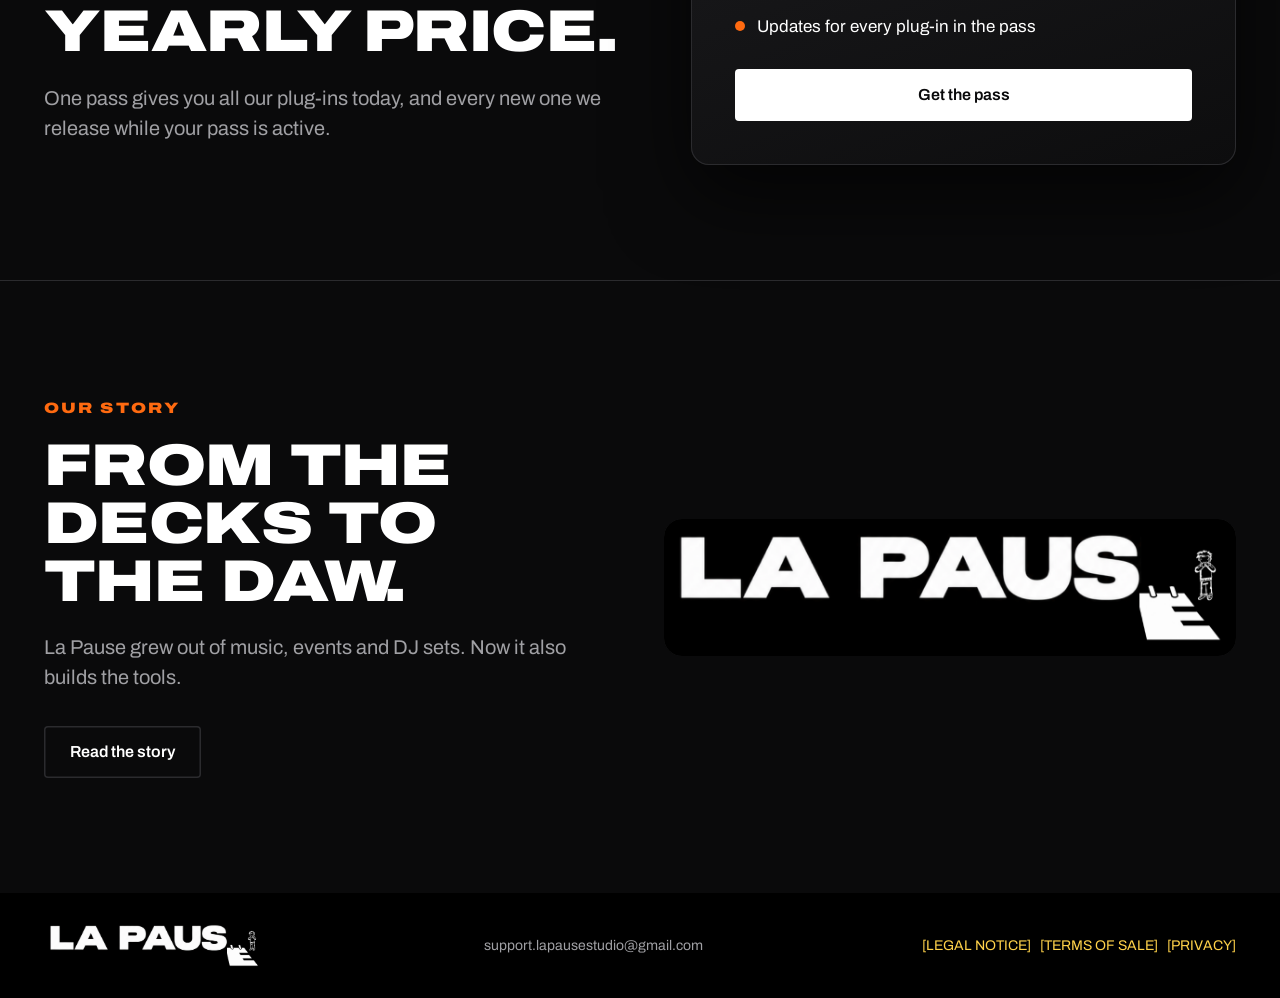
==== commit bf48e7e0: "Menu à six onglets : VST, Free VST, Pass, Download, Story, Contact Co-Authored-By: Claude Opus 5.5 <" ====
--- a/index.html
+++ b/index.html
@@ -29,16 +29,6 @@
 @media (max-width: 980px) { .products { grid-template-columns: minmax(0, 1fr); max-width: 560px; } }
 
 /* All-Access Pass */
-.pass { display: grid; grid-template-columns: minmax(0, 1.1fr) minmax(0, 1fr); gap: 48px; align-items: center; }
-.pass-card { border-radius: 18px; padding: clamp(28px, 4vw, 44px); background: linear-gradient(160deg, #1d1d20, #0d0d0e); box-shadow: inset 0 0 0 1px var(--rule), 0 30px 80px #000a; }
-.pass-card .price { display: flex; align-items: baseline; gap: 10px; }
-.pass-card .price b { font-weight: 900; font-stretch: 125%; font-size: clamp(56px, 7vw, 84px); line-height: 1; }
-.pass-card .price span { color: var(--soft); font-size: 20px; }
-.pass-card ul { list-style: none; margin: 26px 0 30px; padding: 0; display: grid; gap: 12px; }
-.pass-card li { display: flex; gap: 12px; align-items: baseline; }
-.pass-card li::before { content: ""; flex: none; width: 10px; height: 10px; border-radius: 50%; background: var(--acc); transform: translateY(-1px); }
-.pass-card .btn { width: 100%; justify-content: center; }
-@media (max-width: 860px) { .pass { grid-template-columns: minmax(0, 1fr); } }
 
 /* Story teaser */
 .teaser { display: grid; grid-template-columns: minmax(0, 1fr) minmax(0, 1fr); gap: 48px; align-items: center; }
@@ -53,7 +43,11 @@
   <a class="brand" href="index.html" aria-current="page"><img src="images/la-pause-header.png" alt="La Pause" width="1024" height="206"></a>
   <nav aria-label="Main">
     <a href="vst.html">VST</a>
+    <a href="free-vst.html">Free VST</a>
+    <a href="pass.html">Pass</a>
+    <a href="download.html">Download</a>
     <a href="story.html">Story</a>
+    <a href="contact.html">Contact</a>
   </nav>
 </div></header>
 
@@ -63,7 +57,7 @@
     <h1>Plug&#8209;ins for DJs and producers.</h1>
     <p class="lede">Three plug-ins so far, all VST3 and Audio Unit: DJ mixer effects, a kick and bass fixer, and a full vocal chain.</p>
     <div class="actions">
-      <a class="btn" href="#pass">Get all three &middot; 70&nbsp;&euro; a year</a>
+      <a class="btn" href="pass.html">Get all three &middot; 70&nbsp;&euro; a year</a>
       <a class="btn ghost" href="vst.html">See the plug-ins</a>
     </div>
 
--- a/styles.css
+++ b/styles.css
@@ -115,3 +115,18 @@
 /* The La Pause logo at the top of every page. */
 .brand img { display: block; height: 48px; width: auto; }
 @media (max-width: 560px) { .brand img { height: 36px; } }
+
+/* All-Access Pass card (home page and pass page). */
+.pass { display: grid; grid-template-columns: minmax(0, 1.1fr) minmax(0, 1fr); gap: 48px; align-items: center; }
+.pass-card { border-radius: 18px; padding: clamp(28px, 4vw, 44px); background: linear-gradient(160deg, #1d1d20, #0d0d0e); box-shadow: inset 0 0 0 1px var(--rule), 0 30px 80px #000a; }
+.pass-card .price { display: flex; align-items: baseline; gap: 10px; }
+.pass-card .price b { font-weight: 900; font-stretch: 125%; font-size: clamp(56px, 7vw, 84px); line-height: 1; }
+.pass-card .price span { color: var(--soft); font-size: 20px; }
+.pass-card ul { list-style: none; margin: 26px 0 30px; padding: 0; display: grid; gap: 12px; }
+.pass-card li { display: flex; gap: 12px; align-items: baseline; }
+.pass-card li::before { content: ""; flex: none; width: 10px; height: 10px; border-radius: 50%; background: var(--acc); transform: translateY(-1px); }
+.pass-card .btn { width: 100%; justify-content: center; }
+@media (max-width: 860px) { .pass { grid-template-columns: minmax(0, 1fr); } }
+
+/* Six tabs fit on a phone without scrolling. */
+@media (max-width: 560px) { .top nav { gap: 13px; font-size: 13px; justify-content: space-between; } }
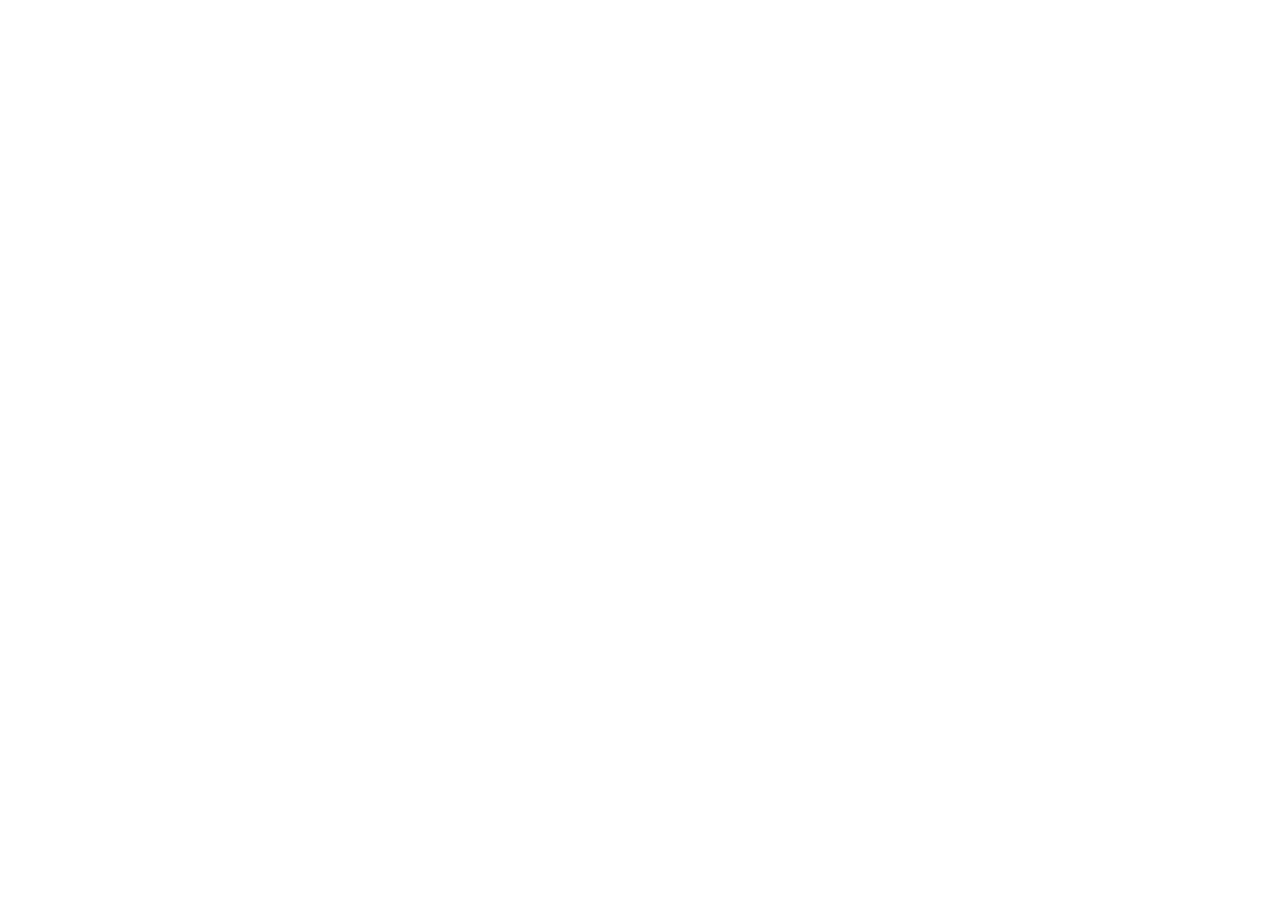
==== commit eb8566c2: "Le site a déménagé sur la-pause.github.io : chaque page redirige Co-Authored-By: Claude Opus 5.5 <no" ====
--- a/index.html
+++ b/index.html
@@ -1,143 +1,14 @@
 <!doctype html>
-<html lang="en" data-theme="classic">
+<html lang="en">
 <head>
 <meta charset="utf-8">
-<meta name="viewport" content="width=device-width, initial-scale=1, viewport-fit=cover">
-<title>La Pause · Plug-ins for DJs and producers</title>
-<meta name="description" content="La Pause is a French studio making plug-ins for DJs and producers: Twenty3FX, Kick vs Bass and Vocal One. All three, and every new release, with the All-Access Pass at 70 € a year.">
-<link rel="preconnect" href="https://fonts.googleapis.com">
-<link rel="stylesheet" href="https://fonts.googleapis.com/css2?family=Archivo:wdth,wght@100,400;100,500;100,600;100,700;125,900&display=swap">
-<link rel="stylesheet" href="styles.css">
-<link rel="stylesheet" href="plugin.css">
-<style>
-.home-hero { padding-block: clamp(36px, 6vw, 80px) clamp(56px, 7vw, 96px); }
-.home-hero h1 { font-size: clamp(40px, 5.8vw, 84px); max-width: 12em; }
-
-/* The three plug-ins, each shown by its own interface. */
-.products { display: grid; grid-template-columns: repeat(3, minmax(0, 1fr)); gap: 20px; margin-top: clamp(40px, 5vw, 64px); }
-.product { display: flex; flex-direction: column; border-radius: 16px; background: #111113; box-shadow: inset 0 0 0 1px var(--rule); overflow: hidden; transition: transform .35s var(--ease), box-shadow .25s; }
-.product:hover { transform: translateY(-2px); box-shadow: inset 0 0 0 1px var(--soft); }
-.product .shot { position: relative; aspect-ratio: 16 / 11; overflow: hidden; background: #0b0b0c; }
-.product .shot .app-frame { position: absolute; inset: 0; border-radius: 0; box-shadow: none; aspect-ratio: auto !important; }
-.product .shot .stage { position: absolute; inset: 0; overflow: hidden; }
-.product .body { display: flex; flex-direction: column; gap: 10px; padding: 22px 22px 24px; flex: 1; }
-.product h3 { font-weight: 900; font-stretch: 125%; text-transform: uppercase; font-size: 26px; line-height: 1; }
-.product p { color: var(--soft); }
-.product .meta { margin-top: auto; padding-top: 8px; display: flex; align-items: center; justify-content: space-between; gap: 12px; font-weight: 600; }
-.product .meta span:last-child { transition: transform .25s var(--ease); }
-.product:hover .meta span:last-child { transform: translateX(4px); }
-@media (max-width: 980px) { .products { grid-template-columns: minmax(0, 1fr); max-width: 560px; } }
-
-/* All-Access Pass */
-
-/* Story teaser */
-.teaser { display: grid; grid-template-columns: minmax(0, 1fr) minmax(0, 1fr); gap: 48px; align-items: center; }
-.teaser .logo-box { border-radius: 18px; background: #000; box-shadow: inset 0 0 0 1px var(--rule); overflow: hidden; }
-.teaser .logo-box img { width: 100%; transition: transform .5s var(--ease); }
-.teaser a:hover .logo-box img { transform: scale(1.03); }
-@media (max-width: 860px) { .teaser { grid-template-columns: minmax(0, 1fr); } }
-</style>
+<title>La Pause has moved</title>
+<meta name="robots" content="noindex">
+<link rel="canonical" href="https://la-pause.github.io/">
+<meta http-equiv="refresh" content="0; url=https://la-pause.github.io/">
+<script>location.replace('https://la-pause.github.io/' + location.hash);</script>
 </head>
-<body>
-<header class="top"><div class="wrap">
-  <a class="brand" href="index.html" aria-current="page"><img src="images/la-pause-header.png" alt="La Pause" width="1024" height="206"></a>
-  <nav aria-label="Main">
-    <a href="vst.html">VST</a>
-    <a href="free-vst.html">Free VST</a>
-    <a href="pass.html">Pass</a>
-    <a href="download.html">Download</a>
-    <a href="story.html">Story</a>
-    <a href="contact.html">Contact</a>
-  </nav>
-</div></header>
-
-<main>
-  <section class="home-hero" style="border-top:0"><div class="wrap">
-    <span class="eyebrow">La Pause &middot; French plug-in studio</span>
-    <h1>Plug&#8209;ins for DJs and producers.</h1>
-    <p class="lede">Three plug-ins so far, all VST3 and Audio Unit: DJ mixer effects, a kick and bass fixer, and a full vocal chain.</p>
-    <div class="actions">
-      <a class="btn" href="pass.html">Get all three &middot; 70&nbsp;&euro; a year</a>
-      <a class="btn ghost" href="vst.html">See the plug-ins</a>
-    </div>
-
-    <div class="products" id="plugins">
-      <a class="product" href="vst.html#twenty3fx">
-        <div class="shot"><div class="stage" id="t3-stage"><div class="camera" id="t3-camera"></div></div></div>
-        <div class="body">
-          <h3>Twenty3FX</h3>
-          <p>Twenty tempo-synced DJ mixer effects on one dial.</p>
-          <div class="meta"><span class="tag">Available &middot; 15&nbsp;&euro;</span><span>Discover &rarr;</span></div>
-        </div>
-      </a>
-      <a class="product" href="vst.html#kick-vs-bass">
-        <div class="shot"><div class="app-frame still" data-app="apps/kick-vs-bass/index.html" data-size="900x619" data-title="Kick vs Bass interface"></div></div>
-        <div class="body">
-          <h3>Kick vs Bass</h3>
-          <p>Ducks the bass only where and when the kick hits.</p>
-          <div class="meta"><span class="tag soon">Coming soon</span><span>Discover &rarr;</span></div>
-        </div>
-      </a>
-      <a class="product" href="vst.html#vocal-one">
-        <div class="shot"><div class="app-frame still" data-app="apps/vocal-one/index.html" data-size="920x640" data-title="Vocal One interface"></div></div>
-        <div class="body">
-          <h3>Vocal One</h3>
-          <p>A whole vocal chain in one plug-in, with presets by genre.</p>
-          <div class="meta"><span class="tag soon">Coming soon</span><span>Discover &rarr;</span></div>
-        </div>
-      </a>
-    </div>
-  </div></section>
-
-  <section id="pass"><div class="wrap pass">
-    <div>
-      <span class="eyebrow">All-Access Pass</span>
-      <h2>Every La Pause plug&#8209;in, for one yearly price.</h2>
-      <p class="lede">One pass gives you all our plug-ins today, and every new one we release while your pass is active.</p>
-    </div>
-    <div class="pass-card">
-      <div class="price"><b>70&nbsp;&euro;</b><span>per year</span></div>
-      <ul>
-        <li>Twenty3FX</li>
-        <li>Kick vs Bass, when it comes out</li>
-        <li>Vocal One, when it comes out</li>
-        <li>Every new La Pause plug-in released during your year</li>
-        <li>Updates for every plug-in in the pass</li>
-      </ul>
-      <a class="btn" href="#pass" id="buy-pass">Get the pass</a>
-    </div>
-  </div></section>
-
-  <section><div class="wrap teaser">
-    <div>
-      <span class="eyebrow">Our story</span>
-      <h2>From the decks to the DAW.</h2>
-      <p class="lede">La Pause grew out of music, events and DJ sets. Now it also builds the tools.</p>
-      <div class="actions"><a class="btn ghost" href="story.html">Read the story</a></div>
-    </div>
-    <a href="story.html" aria-label="Read the story of La Pause"><div class="logo-box"><img src="images/la-pause-logo.png" alt="La Pause" width="1232" height="294"></div></a>
-  </div></section>
-</main>
-
-<footer><div class="wrap">
-  <img src="images/la-pause-logo.png" alt="La Pause" width="1232" height="294">
-  <a href="mailto:support.lapausestudio@gmail.com">support.lapausestudio@gmail.com</a>
-  <span class="todo">[LEGAL NOTICE] &nbsp; [TERMS OF SALE] &nbsp; [PRIVACY]</span>
-</div></footer>
-
-<script src="apps/frame.js"></script>
-<script src="plugin.js"></script>
-<script>
-// Twenty3FX card: the real plug-in, framed on its screen and dial.
-(() => {
-  const stage = document.getElementById('t3-stage');
-  const t3 = Twenty3FX(document.getElementById('t3-camera'));
-  t3.state.on = true;
-  t3.paint();
-  const aim = () => t3.aim(stage, 40, 760);
-  new ResizeObserver(aim).observe(stage);
-  aim();
-})();
-</script>
+<body style="background:#0a0a0b;color:#fff;font-family:sans-serif;padding:40px">
+<p>La Pause has moved to <a style="color:#ff6a10" href="https://la-pause.github.io/">la-pause.github.io</a>.</p>
 </body>
 </html>
